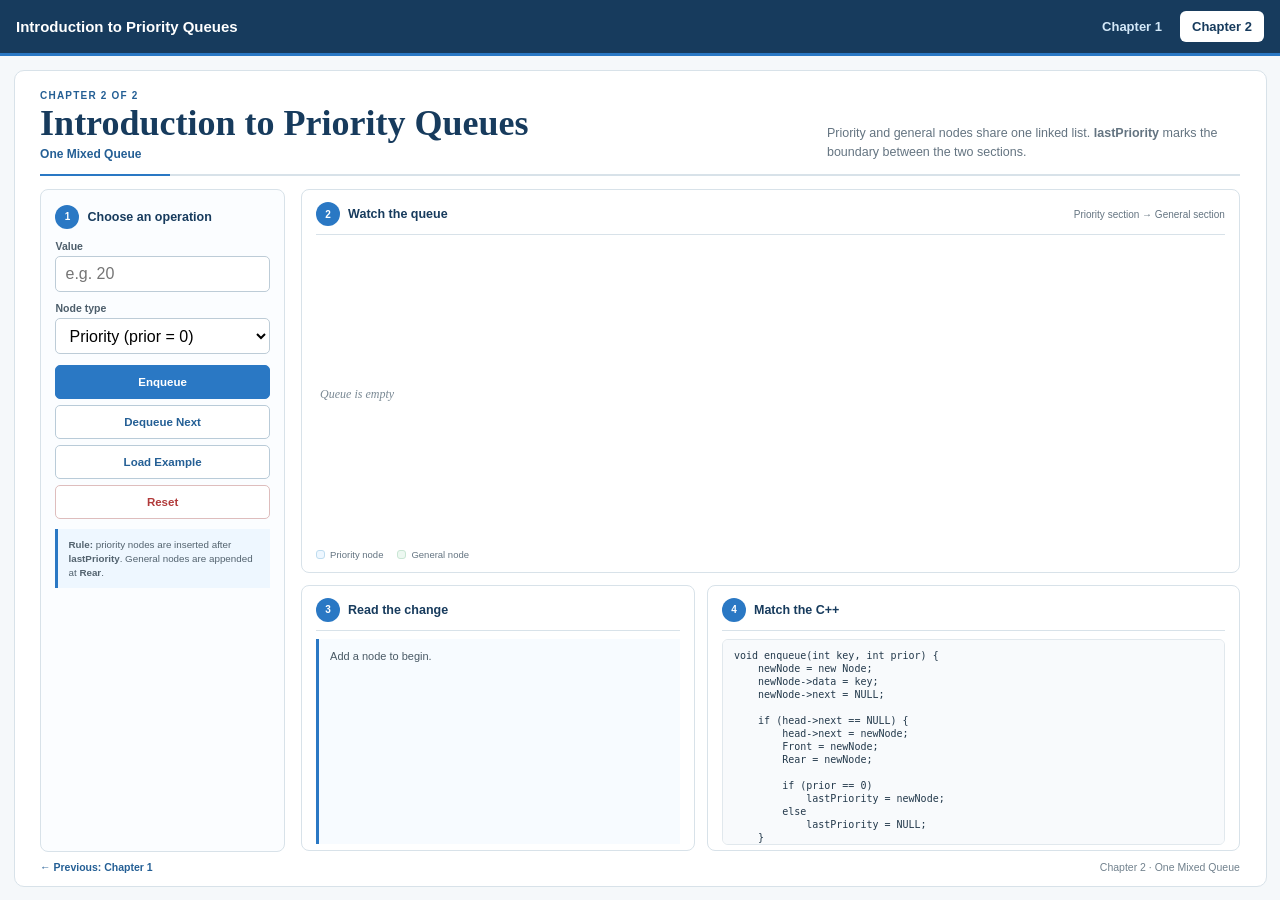
==== mixed-queue.html @ 49e4f113 "Finalize two-chapter priority queue lab" ====
<!doctype html>
<html lang="en">
<head>
  <meta charset="utf-8">
  <meta name="viewport" content="width=device-width,initial-scale=1">
  <title>Chapter 2 · Introduction to Priority Queues</title>
  <link rel="stylesheet" href="styles.css?v=final2">
</head>
<body class="lesson-body">
  <header class="bookbar">
    <div class="bookbar__inner">
      <div class="book-title">Introduction to Priority Queues</div>
      <nav class="chapter-nav" aria-label="Chapters">
        <a href="two-queues.html">Chapter 1</a>
        <a class="active" href="mixed-queue.html" aria-current="page">Chapter 2</a>
      </nav>
    </div>
  </header>

  <main class="page-shell">
    <article class="paper">
      <header class="chapter-head">
        <div>
          <div class="chapter-kicker">Chapter 2 of 2</div>
          <h1>Introduction to Priority Queues</h1>
          <div class="chapter-topic">One Mixed Queue</div>
        </div>
        <p>
          Priority and general nodes share one linked list.
          <b>lastPriority</b> marks the boundary between the two sections.
        </p>
      </header>

      <div class="chapter-rule"></div>

      <div class="lesson-layout">
        <aside class="operation-panel">
          <div class="step-heading"><span>1</span><strong>Choose an operation</strong></div>

          <label for="value">Value</label>
          <input id="value" type="number" placeholder="e.g. 20" autocomplete="off">

          <label for="type">Node type</label>
          <select id="type">
            <option value="0">Priority (prior = 0)</option>
            <option value="1">General (prior = 1)</option>
          </select>

          <button type="button" class="btn-primary" onclick="enqueue()">Enqueue</button>
          <button type="button" onclick="dequeue()">Dequeue Next</button>
          <button type="button" onclick="loadExample()">Load Example</button>
          <button type="button" class="btn-danger" onclick="resetQueue()">Reset</button>

          <div class="margin-note">
            <b>Rule:</b> priority nodes are inserted after <b>lastPriority</b>.
            General nodes are appended at <b>Rear</b>.
          </div>
        </aside>

        <section class="lesson-content">
          <section class="book-section queue-section mixed-section">
            <div class="section-heading">
              <div class="step-heading"><span>2</span><strong>Watch the queue</strong></div>
              <small>Priority section → General section</small>
            </div>

            <div class="mixed-stage">
              <div id="mixedQueue" class="queue-track mixed-track"></div>
              <div class="legend">
                <span><i class="priority-key"></i>Priority node</span>
                <span><i class="general-key"></i>General node</span>
              </div>
            </div>
          </section>

          <div class="lower-grid">
            <section class="book-section">
              <div class="section-heading">
                <div class="step-heading"><span>3</span><strong>Read the change</strong></div>
              </div>
              <div id="message" class="explanation">Add a node to begin.</div>
            </section>

            <section class="book-section code-section">
              <div class="section-heading">
                <div class="step-heading"><span>4</span><strong>Match the C++</strong></div>
              </div>
              <pre id="codePanel">void enqueue(int key, int prior) {
    newNode = new Node;
    newNode-&gt;data = key;
    newNode-&gt;next = NULL;

    // insert priority nodes before
    // the general section
}</pre>
            </section>
          </div>
        </section>
      </div>

      <footer class="page-footer">
        <a href="two-queues.html">← Previous: Chapter 1</a>
        <span>Chapter 2 · One Mixed Queue</span>
      </footer>
    </article>
  </main>

  <script src="mixed-queue.js?v=final2"></script>
</body>
</html>
---- styles.css ----
:root{
  --navy:#173b5d;
  --blue:#2a78c4;
  --blue-2:#245f95;
  --blue-soft:#eef7ff;
  --green:#237a4d;
  --green-soft:#edf8f1;
  --amber:#8a6515;
  --ink:#202b35;
  --muted:#647481;
  --line:#d8e2e9;
  --page:#fff;
  --desk:#f5f8fa;
  --danger:#b13a3a;
  --sans:Inter,ui-sans-serif,-apple-system,BlinkMacSystemFont,"Segoe UI",sans-serif;
  --serif:Georgia,"Times New Roman",serif;
}
*{box-sizing:border-box}
html,body{margin:0;min-height:100%;font-family:var(--sans);color:var(--ink)}
button,input,select{font:inherit}
.lesson-body{background:var(--desk)}
.bookbar{
  height:56px;
  background:var(--navy);
  border-bottom:3px solid var(--blue);
}
.bookbar__inner{
  width:min(calc(100% - 32px),1280px);
  height:100%;
  margin:auto;
  display:flex;
  align-items:center;
  justify-content:space-between;
  gap:24px;
}
.book-title{color:#fff;font-weight:800;font-size:15px}
.chapter-nav{display:flex;gap:6px}
.chapter-nav a{
  padding:8px 12px;
  border-radius:6px;
  color:#d3e8f8;
  font-size:13px;
  font-weight:800;
  text-decoration:none;
}
.chapter-nav a:hover,.chapter-nav a.active{
  background:#fff;
  color:var(--navy);
}

.page-shell{
  height:calc(100dvh - 56px);
  padding:clamp(8px,1.5vh,14px);
}
.paper{
  width:min(1280px,100%);
  height:100%;
  margin:auto;
  display:grid;
  grid-template-rows:auto auto minmax(0,1fr) auto;
  padding:clamp(14px,2.2vh,22px) clamp(18px,2vw,28px) 10px;
  background:var(--page);
  border:1px solid var(--line);
  border-radius:10px;
}
.chapter-head{
  display:grid;
  grid-template-columns:minmax(0,1fr) minmax(280px,.55fr);
  gap:36px;
  align-items:end;
}
.chapter-kicker{
  color:var(--blue-2);
  font-size:10px;
  font-weight:900;
  letter-spacing:.12em;
  text-transform:uppercase;
}
.chapter-head h1{
  margin:4px 0 0;
  color:var(--navy);
  font-family:var(--serif);
  font-size:clamp(29px,4vh,36px);
  line-height:1;
}
.chapter-topic{
  margin-top:6px;
  color:var(--blue-2);
  font-size:12px;
  font-weight:850;
}
.chapter-head p{
  margin:0;
  color:var(--muted);
  font-size:12.5px;
  line-height:1.5;
}
.chapter-rule{
  height:2px;
  margin:clamp(9px,1.4vh,13px) 0 clamp(10px,1.5vh,14px);
  background:linear-gradient(90deg,var(--blue) 0 130px,var(--line) 130px);
}

.lesson-layout{
  min-height:0;
  display:grid;
  grid-template-columns:clamp(220px,20vw,245px) minmax(0,1fr);
  gap:16px;
}
.operation-panel,
.book-section{
  border:1px solid var(--line);
  border-radius:8px;
  background:#fff;
}
.operation-panel{
  padding:clamp(11px,1.6vh,16px);
  background:#fbfdff;
}
.step-heading{display:flex;align-items:center;gap:8px}
.step-heading span{
  width:24px;height:24px;
  display:grid;place-items:center;
  border-radius:50%;
  background:var(--blue);
  color:#fff;
  font-size:10px;
  font-weight:900;
}
.step-heading strong{color:var(--navy);font-size:12.5px}
.operation-panel label{
  display:block;
  margin:clamp(8px,1.2vh,11px) 0 4px;
  color:#4d5e6b;
  font-size:10.5px;
  font-weight:850;
}
.operation-panel input,.operation-panel select{
  width:100%;
  height:clamp(31px,4.6vh,36px);
  padding:6px 9px;
  border:1px solid #bdccd7;
  border-radius:5px;
  background:#fff;
  outline:none;
}
.operation-panel input:focus,.operation-panel select:focus{
  border-color:var(--blue);
  box-shadow:0 0 0 3px rgba(42,120,196,.12);
}
.operation-panel button{
  width:100%;
  height:clamp(29px,4.4vh,34px);
  margin-top:6px;
  border:1px solid #b9cbd8;
  border-radius:5px;
  background:#fff;
  color:var(--blue-2);
  font-size:11.5px;
  font-weight:850;
  cursor:pointer;
}
.operation-panel button:hover{background:var(--blue-soft)}
.operation-panel .btn-primary{
  margin-top:11px;
  border-color:var(--blue);
  background:var(--blue);
  color:#fff;
}
.operation-panel .btn-primary:hover{background:var(--blue-2)}
.operation-panel .btn-danger{border-color:#debdbd;color:var(--danger)}
.margin-note{
  margin-top:10px;
  padding:9px 10px;
  border-left:3px solid var(--blue);
  background:var(--blue-soft);
  color:#53636f;
  font-size:9.8px;
  line-height:1.4;
}

.lesson-content{
  min-height:0;
  display:grid;
  grid-template-rows:minmax(0,1.18fr) minmax(0,.82fr);
  gap:12px;
}
.book-section{min-height:0;padding:12px 14px}
.section-heading{
  display:flex;
  justify-content:space-between;
  align-items:center;
  gap:12px;
  padding-bottom:8px;
  border-bottom:1px solid var(--line);
}
.section-heading small{color:var(--muted);font-size:10px}
.queue-section{
  display:grid;
  grid-template-rows:auto minmax(0,1fr);
  overflow:hidden;
}
.queue-rows{
  min-height:0;
  display:grid;
  grid-template-rows:repeat(2,minmax(0,1fr));
}
.queue-row{
  min-height:0;
  display:grid;
  grid-template-columns:135px minmax(0,1fr);
  align-items:center;
  border-bottom:1px solid #edf1f4;
}
.queue-row:last-child{border-bottom:0}
.queue-name strong{
  display:block;
  color:var(--navy);
  font-family:var(--serif);
  font-size:14px;
}
.queue-name small{display:block;margin-top:3px;color:var(--muted);font-size:8.5px}
.queue-track{
  min-width:0;
  display:flex;
  align-items:center;
  gap:18px;
  flex-wrap:wrap;
  padding:19px 4px 11px;
}
.mixed-section{grid-template-rows:auto minmax(0,1fr)}
.mixed-stage{
  min-height:0;
  display:grid;
  grid-template-rows:minmax(0,1fr) auto;
}
.mixed-track{min-height:0;align-content:center}
.node{
  position:relative;
  min-width:64px;
  min-height:49px;
  display:grid;
  place-items:center;
  padding:8px 12px;
  border-radius:7px;
  font-size:15px;
  font-weight:900;
}
.node--priority{background:var(--blue-soft);border:1px solid #bedcef;color:var(--navy)}
.node--general{background:var(--green-soft);border:1px solid #c9e6d4;color:var(--green)}
.node::after{
  content:"→";
  position:absolute;
  right:-16px;
  color:#91a1ad;
  font-size:14px;
}
.node:last-child::after{content:""}
.marker{
  position:absolute;
  top:-13px;
  padding:2px 5px;
  border-radius:999px;
  background:var(--navy);
  color:#fff;
  font-size:7px;
  font-weight:900;
}
.marker--front{left:-2px}
.marker--rear{right:-2px}
.marker--last{
  top:auto;
  bottom:-14px;
  left:50%;
  transform:translateX(-50%);
  background:var(--amber);
  white-space:nowrap;
}
.empty{color:#7a8994;font-family:var(--serif);font-size:12px;font-style:italic}

.lower-grid{
  min-height:0;
  display:grid;
  grid-template-columns:.85fr 1.15fr;
  gap:12px;
}
.explanation{
  height:calc(100% - 35px);
  min-height:60px;
  margin-top:8px;
  overflow:auto;
  padding:10px 11px;
  border-left:3px solid var(--blue);
  background:#f7fbff;
  color:#495965;
  font-size:11px;
  line-height:1.42;
}
.code-section pre{
  height:calc(100% - 34px);
  min-height:60px;
  margin:8px 0 0;
  overflow:auto;
  padding:9px 11px;
  border:1px solid #e1e8ed;
  border-radius:6px;
  background:#f8fafc;
  color:#23394b;
  font:10px/1.3 ui-monospace,SFMono-Regular,Menlo,Consolas,monospace;
}
.legend{
  display:flex;
  gap:14px;
  padding-top:3px;
  color:var(--muted);
  font-size:9.5px;
}
.legend span{display:flex;align-items:center;gap:5px}
.legend i{width:9px;height:9px;border-radius:3px}
.priority-key{background:var(--blue-soft);border:1px solid #bedcef}
.general-key{background:var(--green-soft);border:1px solid #c9e6d4}

.page-footer{
  min-height:24px;
  padding-top:7px;
  display:flex;
  justify-content:space-between;
  align-items:center;
  gap:20px;
  color:#71818d;
  font-size:10.5px;
}
.page-footer a{
  color:var(--blue-2);
  font-weight:850;
  text-decoration:none;
}
.page-footer a:hover{text-decoration:underline}

@media(min-width:861px){
  .lesson-body{overflow:hidden}
}
@media(max-height:680px) and (min-width:861px){
  .paper{padding-top:10px;padding-bottom:6px}
  .chapter-head h1{font-size:27px}
  .chapter-head p{font-size:11px}
  .chapter-rule{margin:7px 0 8px}
  .operation-panel{padding:10px}
  .margin-note{padding:7px 8px;font-size:8.8px}
  .queue-track{padding-top:16px;padding-bottom:7px}
  .node{min-width:58px;min-height:43px;font-size:14px}
}
@media(max-width:860px){
  .lesson-body{overflow:auto}
  .page-shell{height:auto;min-height:calc(100dvh - 56px)}
  .paper{height:auto}
  .chapter-head,.lesson-layout,.lower-grid{grid-template-columns:1fr}
  .chapter-head{gap:9px}
  .lesson-content{grid-template-rows:auto}
  .queue-rows{grid-template-rows:auto}
  .queue-row{grid-template-columns:1fr;min-height:108px}
  .mixed-track{min-height:190px}
}
@media(max-width:560px){
  .bookbar__inner{width:min(calc(100% - 20px),1280px)}
  .book-title{font-size:12px}
  .chapter-nav a{padding:7px 8px;font-size:10.5px}
  .page-shell{padding:7px}
  .paper{padding:14px 12px 8px}
  .chapter-head h1{font-size:27px}
}
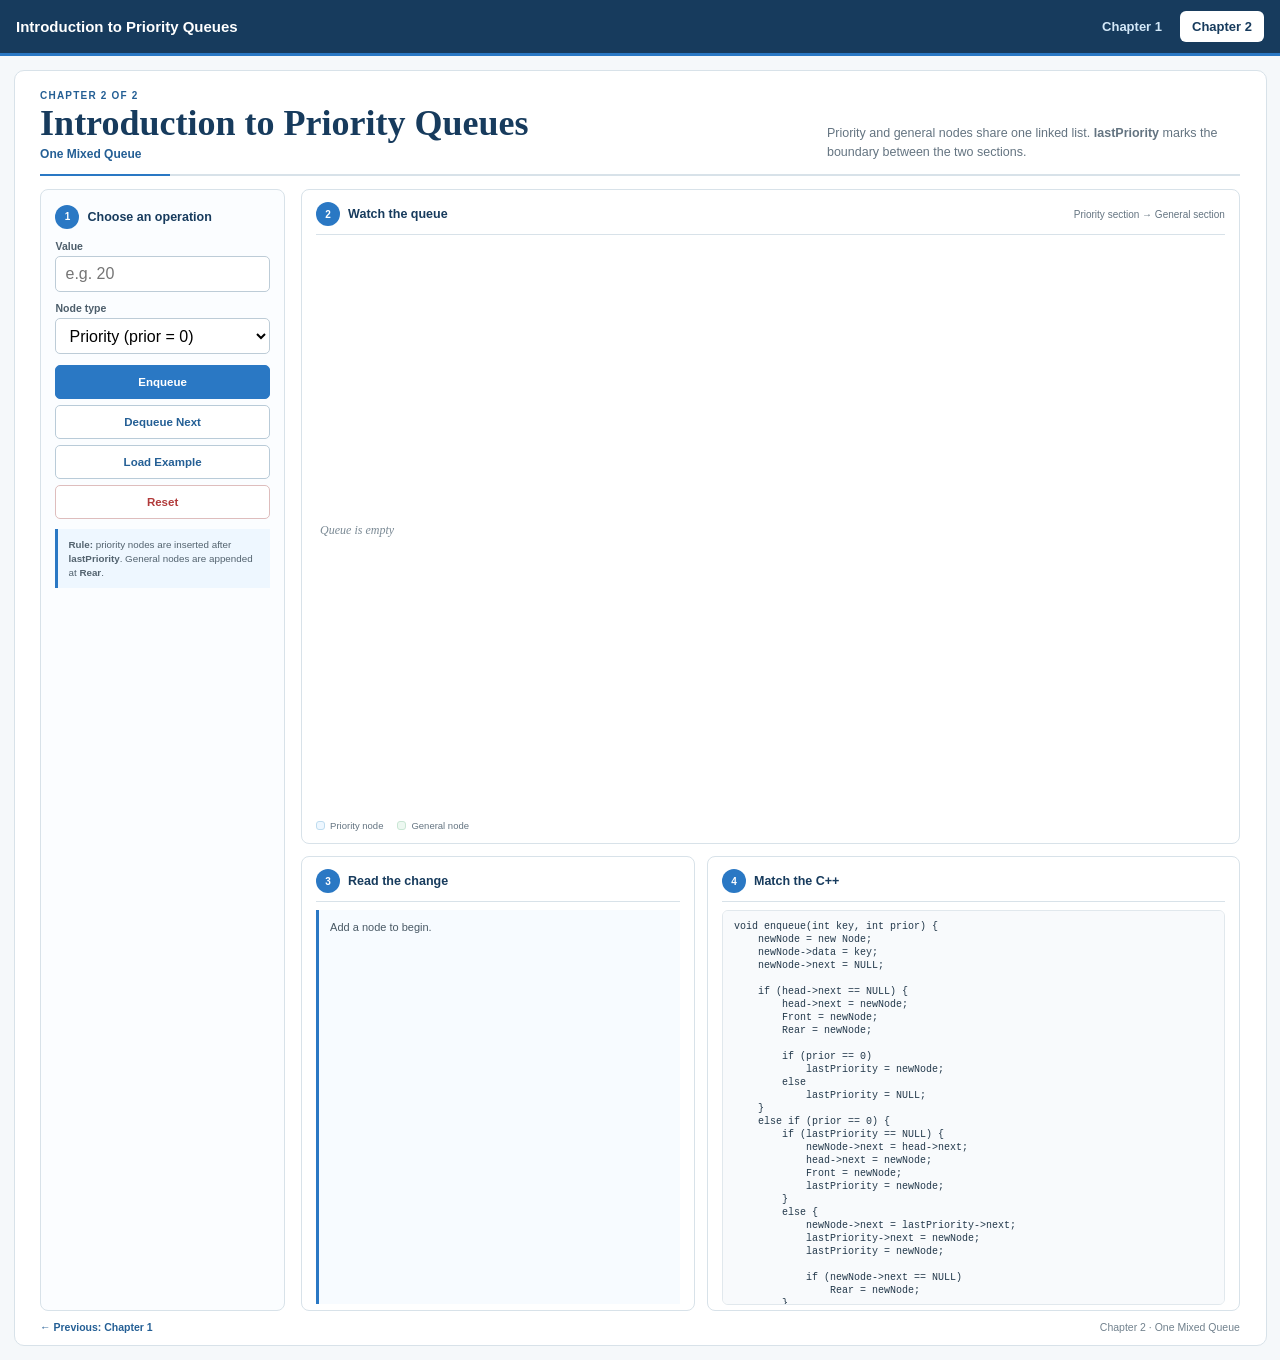
==== commit ec073482: "Allow chapter pages to scroll vertically" ====
--- a/mixed-queue.html
+++ b/mixed-queue.html
@@ -4,7 +4,7 @@
   <meta charset="utf-8">
   <meta name="viewport" content="width=device-width,initial-scale=1">
   <title>Chapter 2 · Introduction to Priority Queues</title>
-  <link rel="stylesheet" href="styles.css?v=final2">
+  <link rel="stylesheet" href="styles.css?v=final3">
 </head>
 <body class="lesson-body">
   <header class="bookbar">
@@ -105,6 +105,6 @@
     </article>
   </main>
 
-  <script src="mixed-queue.js?v=final2"></script>
+  <script src="mixed-queue.js?v=final3"></script>
 </body>
 </html>
--- a/styles.css
+++ b/styles.css
@@ -49,12 +49,14 @@
 }
 
 .page-shell{
-  height:calc(100dvh - 56px);
+  min-height:calc(100dvh - 56px);
+  height:auto;
   padding:clamp(8px,1.5vh,14px);
 }
 .paper{
   width:min(1280px,100%);
-  height:100%;
+  min-height:calc(100dvh - 84px);
+  height:auto;
   margin:auto;
   display:grid;
   grid-template-rows:auto auto minmax(0,1fr) auto;
@@ -338,7 +340,7 @@
 .page-footer a:hover{text-decoration:underline}
 
 @media(min-width:861px){
-  .lesson-body{overflow:hidden}
+  .lesson-body{overflow-y:auto}
 }
 @media(max-height:680px) and (min-width:861px){
   .paper{padding-top:10px;padding-bottom:6px}
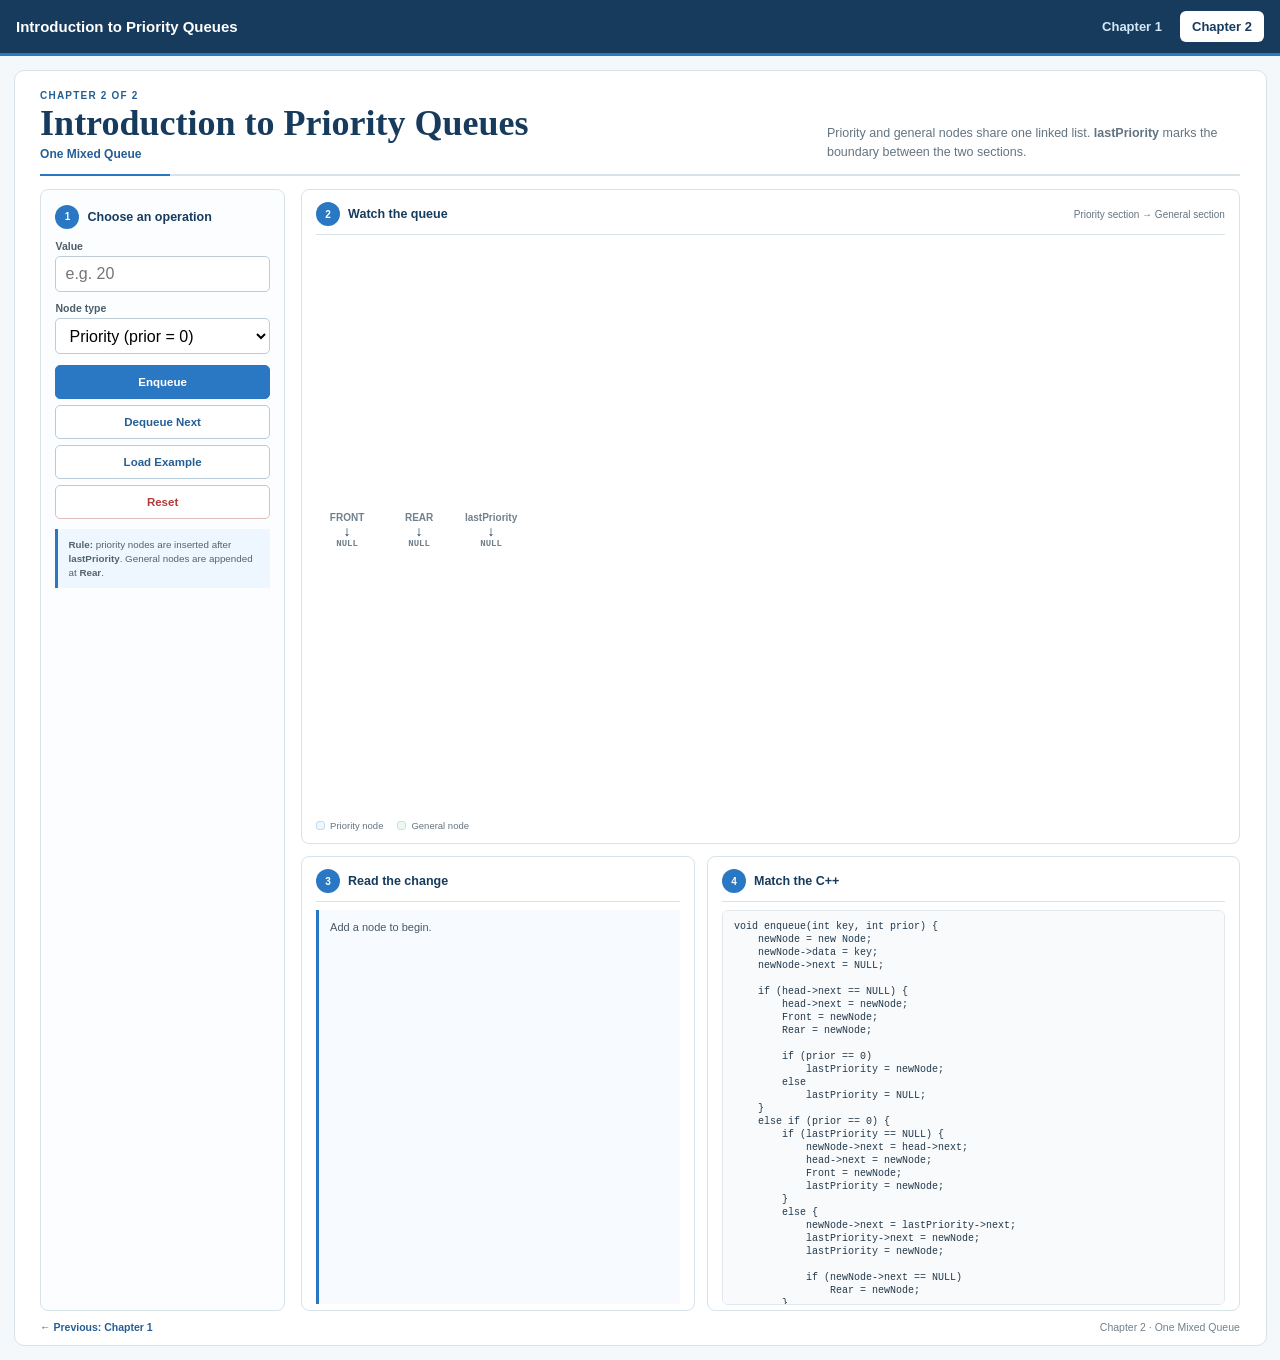
==== commit a15d3283: "Show pointer arrows and NULL links on queue nodes" ====
--- a/mixed-queue.html
+++ b/mixed-queue.html
@@ -4,7 +4,7 @@
   <meta charset="utf-8">
   <meta name="viewport" content="width=device-width,initial-scale=1">
   <title>Chapter 2 · Introduction to Priority Queues</title>
-  <link rel="stylesheet" href="styles.css?v=final3">
+  <link rel="stylesheet" href="styles.css?v=final4">
 </head>
 <body class="lesson-body">
   <header class="bookbar">
@@ -105,6 +105,6 @@
     </article>
   </main>
 
-  <script src="mixed-queue.js?v=final3"></script>
+  <script src="mixed-queue.js?v=final4"></script>
 </body>
 </html>
--- a/styles.css
+++ b/styles.css
@@ -260,23 +260,40 @@
 .node:last-child::after{content:""}
 .marker{
   position:absolute;
-  top:-13px;
+  top:-24px;
   padding:2px 5px;
   border-radius:999px;
   background:var(--navy);
   color:#fff;
   font-size:7px;
   font-weight:900;
+  line-height:1.1;
+}
+.marker::after{
+  content:"↓";
+  position:absolute;
+  left:50%;
+  top:100%;
+  transform:translateX(-50%);
+  color:var(--navy);
+  font-size:12px;
+  line-height:1;
 }
 .marker--front{left:-2px}
 .marker--rear{right:-2px}
 .marker--last{
   top:auto;
-  bottom:-14px;
+  bottom:-26px;
   left:50%;
   transform:translateX(-50%);
   background:var(--amber);
   white-space:nowrap;
+}
+.marker--last::after{
+  content:"↑";
+  top:auto;
+  bottom:100%;
+  color:var(--amber);
 }
 .empty{color:#7a8994;font-family:var(--serif);font-size:12px;font-style:italic}
 
@@ -370,4 +387,47 @@
   .page-shell{padding:7px}
   .paper{padding:14px 12px 8px}
   .chapter-head h1{font-size:27px}
-}+}
+.null-link{
+  position:absolute;
+  right:4px;
+  bottom:-30px;
+  display:grid;
+  justify-items:center;
+  color:#71818d;
+  font-size:8px;
+  font-weight:800;
+  line-height:1;
+}
+.null-link::before{
+  content:"↓";
+  margin-bottom:2px;
+  color:#71818d;
+  font-size:13px;
+  font-weight:700;
+}
+.null-state{
+  display:flex;
+  flex-wrap:wrap;
+  gap:18px;
+  align-items:center;
+  color:#71818d;
+  font-size:10px;
+}
+.null-pointer{
+  display:grid;
+  justify-items:center;
+  gap:1px;
+  min-width:54px;
+  font-weight:800;
+}
+.null-pointer .down{
+  color:var(--navy);
+  font-size:14px;
+  line-height:1;
+}
+.null-pointer .null-word{
+  color:#71818d;
+  font-family:ui-monospace,SFMono-Regular,Menlo,Consolas,monospace;
+  font-size:9px;
+}
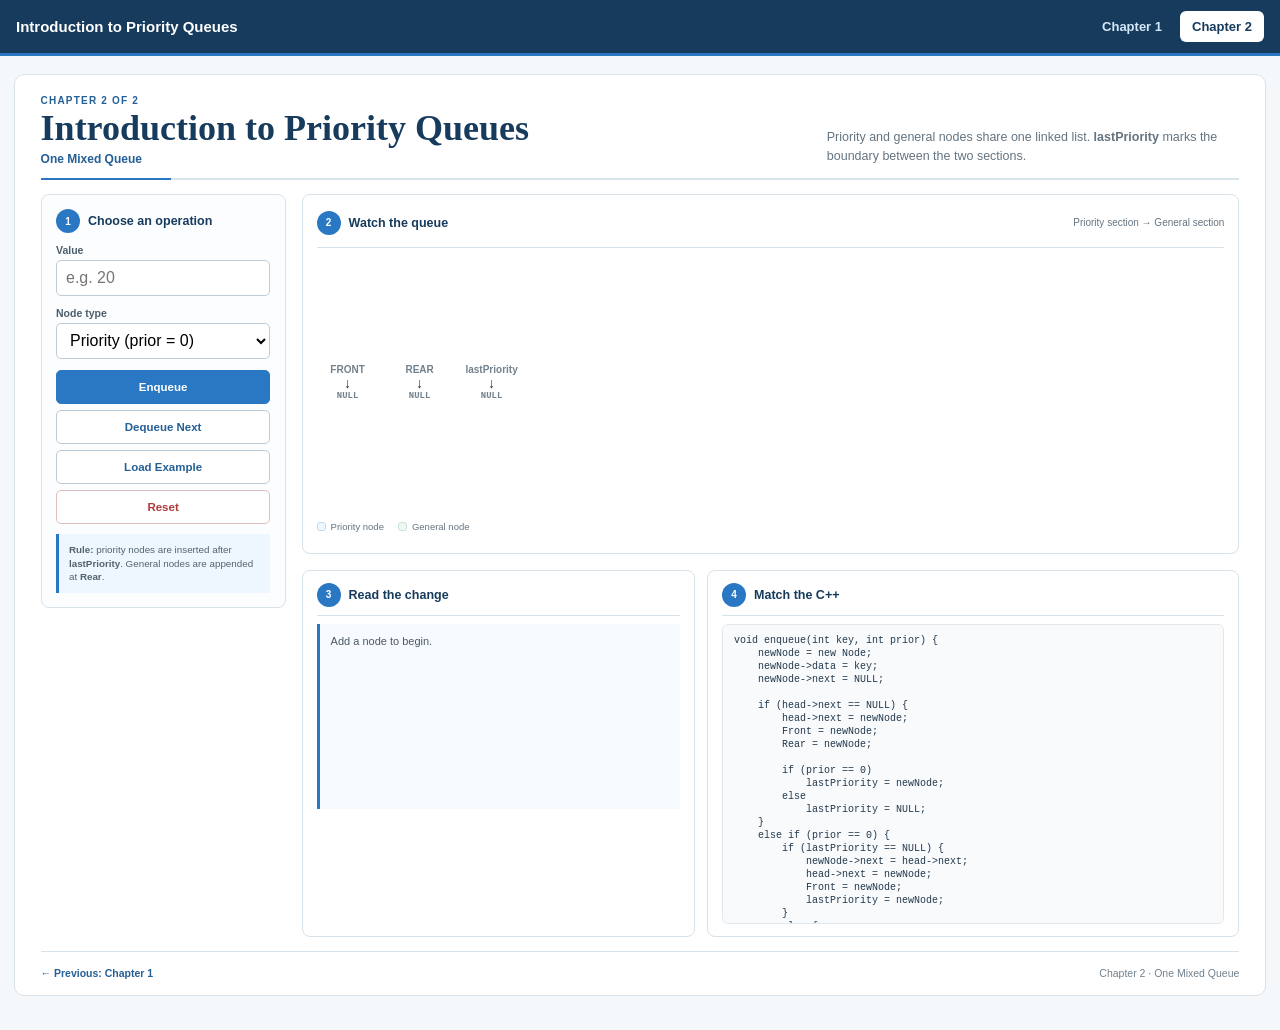
==== commit 89032454: "Make both chapter pages naturally scrollable" ====
--- a/mixed-queue.html
+++ b/mixed-queue.html
@@ -4,7 +4,7 @@
   <meta charset="utf-8">
   <meta name="viewport" content="width=device-width,initial-scale=1">
   <title>Chapter 2 · Introduction to Priority Queues</title>
-  <link rel="stylesheet" href="styles.css?v=final4">
+  <link rel="stylesheet" href="styles.css?v=final5">
 </head>
 <body class="lesson-body">
   <header class="bookbar">
@@ -105,6 +105,6 @@
     </article>
   </main>
 
-  <script src="mixed-queue.js?v=final4"></script>
+  <script src="mixed-queue.js?v=final5"></script>
 </body>
 </html>
--- a/styles.css
+++ b/styles.css
@@ -51,15 +51,14 @@
 .page-shell{
   min-height:calc(100dvh - 56px);
   height:auto;
-  padding:clamp(8px,1.5vh,14px);
+  padding:18px 14px 34px;
 }
 .paper{
   width:min(1280px,100%);
   min-height:calc(100dvh - 84px);
   height:auto;
   margin:auto;
-  display:grid;
-  grid-template-rows:auto auto minmax(0,1fr) auto;
+  display:block;
   padding:clamp(14px,2.2vh,22px) clamp(18px,2vw,28px) 10px;
   background:var(--page);
   border:1px solid var(--line);
@@ -104,10 +103,10 @@
 }
 
 .lesson-layout{
-  min-height:0;
   display:grid;
   grid-template-columns:clamp(220px,20vw,245px) minmax(0,1fr);
   gap:16px;
+  align-items:start;
 }
 .operation-panel,
 .book-section{
@@ -182,10 +181,8 @@
 }
 
 .lesson-content{
-  min-height:0;
-  display:grid;
-  grid-template-rows:minmax(0,1.18fr) minmax(0,.82fr);
-  gap:12px;
+  display:grid;
+  gap:16px;
 }
 .book-section{min-height:0;padding:12px 14px}
 .section-heading{
@@ -199,13 +196,13 @@
 .section-heading small{color:var(--muted);font-size:10px}
 .queue-section{
   display:grid;
-  grid-template-rows:auto minmax(0,1fr);
-  overflow:hidden;
+  grid-template-rows:auto auto;
+  overflow:visible;
+  min-height:310px;
 }
 .queue-rows{
-  min-height:0;
-  display:grid;
-  grid-template-rows:repeat(2,minmax(0,1fr));
+  display:grid;
+  grid-template-rows:repeat(2,minmax(120px,auto));
 }
 .queue-row{
   min-height:0;
@@ -230,13 +227,19 @@
   flex-wrap:wrap;
   padding:19px 4px 11px;
 }
-.mixed-section{grid-template-rows:auto minmax(0,1fr)}
+.mixed-section{
+  grid-template-rows:auto auto;
+  min-height:360px;
+}
 .mixed-stage{
-  min-height:0;
-  display:grid;
-  grid-template-rows:minmax(0,1fr) auto;
-}
-.mixed-track{min-height:0;align-content:center}
+  display:grid;
+  grid-template-rows:auto auto;
+  min-height:285px;
+}
+.mixed-track{
+  min-height:245px;
+  align-content:center;
+}
 .node{
   position:relative;
   min-width:64px;
@@ -298,14 +301,13 @@
 .empty{color:#7a8994;font-family:var(--serif);font-size:12px;font-style:italic}
 
 .lower-grid{
-  min-height:0;
   display:grid;
   grid-template-columns:.85fr 1.15fr;
   gap:12px;
+  min-height:260px;
 }
 .explanation{
-  height:calc(100% - 35px);
-  min-height:60px;
+  min-height:185px;
   margin-top:8px;
   overflow:auto;
   padding:10px 11px;
@@ -316,8 +318,8 @@
   line-height:1.42;
 }
 .code-section pre{
-  height:calc(100% - 34px);
-  min-height:60px;
+  min-height:185px;
+  max-height:300px;
   margin:8px 0 0;
   overflow:auto;
   padding:9px 11px;
@@ -340,8 +342,10 @@
 .general-key{background:var(--green-soft);border:1px solid #c9e6d4}
 
 .page-footer{
-  min-height:24px;
-  padding-top:7px;
+  min-height:34px;
+  margin-top:14px;
+  padding-top:10px;
+  border-top:1px solid var(--line);
   display:flex;
   justify-content:space-between;
   align-items:center;
@@ -358,16 +362,6 @@
 
 @media(min-width:861px){
   .lesson-body{overflow-y:auto}
-}
-@media(max-height:680px) and (min-width:861px){
-  .paper{padding-top:10px;padding-bottom:6px}
-  .chapter-head h1{font-size:27px}
-  .chapter-head p{font-size:11px}
-  .chapter-rule{margin:7px 0 8px}
-  .operation-panel{padding:10px}
-  .margin-note{padding:7px 8px;font-size:8.8px}
-  .queue-track{padding-top:16px;padding-bottom:7px}
-  .node{min-width:58px;min-height:43px;font-size:14px}
 }
 @media(max-width:860px){
   .lesson-body{overflow:auto}
@@ -375,7 +369,7 @@
   .paper{height:auto}
   .chapter-head,.lesson-layout,.lower-grid{grid-template-columns:1fr}
   .chapter-head{gap:9px}
-  .lesson-content{grid-template-rows:auto}
+  .lesson-content{display:grid}
   .queue-rows{grid-template-rows:auto}
   .queue-row{grid-template-columns:1fr;min-height:108px}
   .mixed-track{min-height:190px}
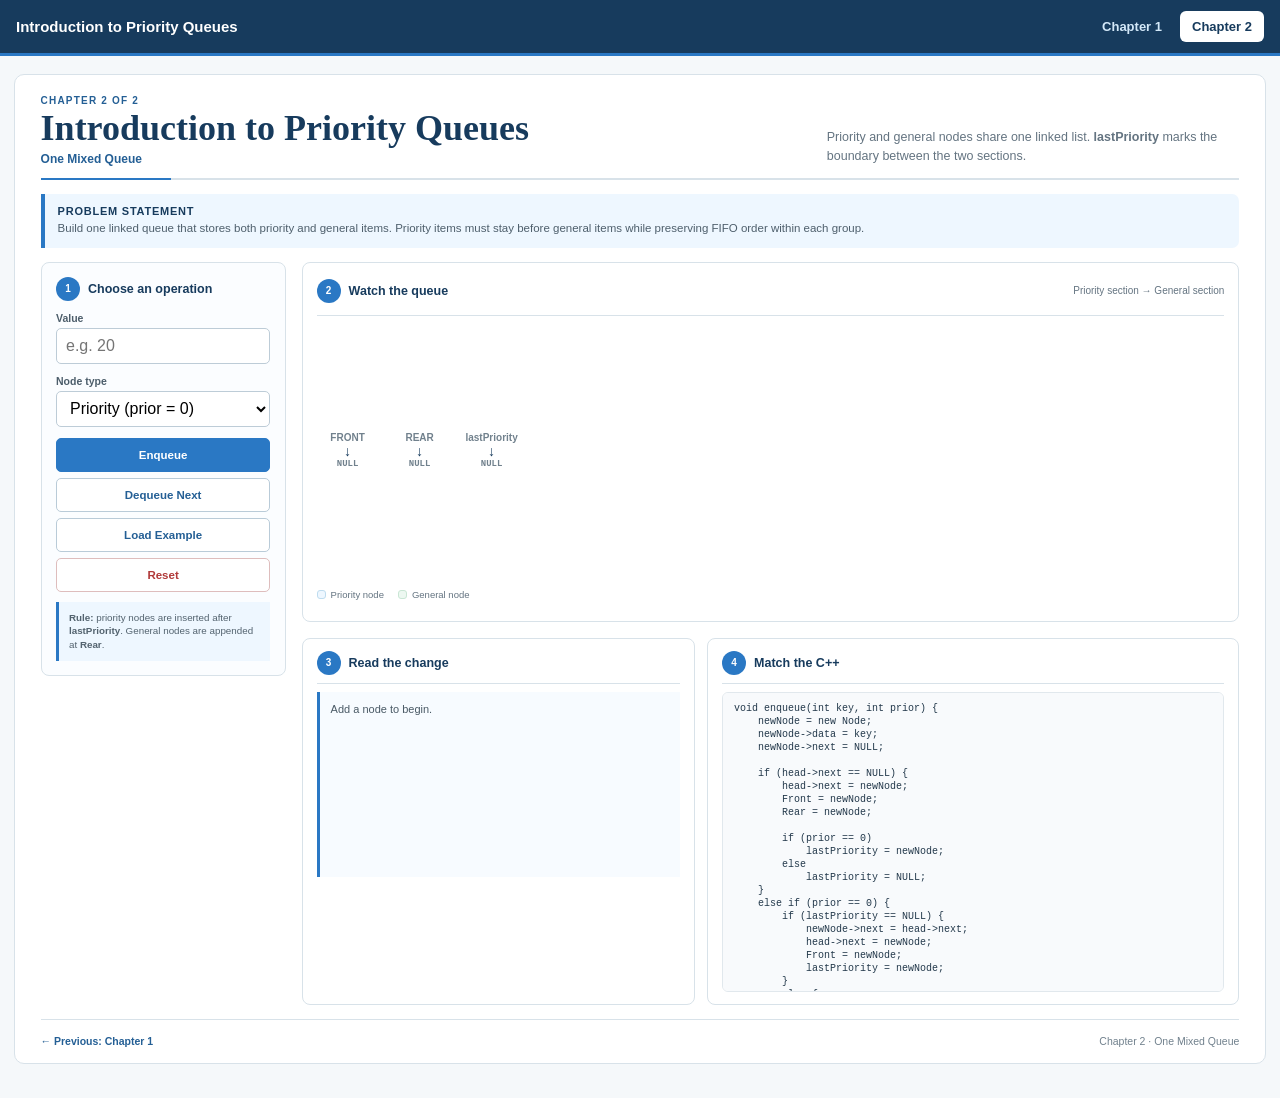
==== commit 4ea90c67: "Add concise problem statements to both chapters" ====
--- a/mixed-queue.html
+++ b/mixed-queue.html
@@ -4,7 +4,7 @@
   <meta charset="utf-8">
   <meta name="viewport" content="width=device-width,initial-scale=1">
   <title>Chapter 2 · Introduction to Priority Queues</title>
-  <link rel="stylesheet" href="styles.css?v=final5">
+  <link rel="stylesheet" href="styles.css?v=final7">
 </head>
 <body class="lesson-body">
   <header class="bookbar">
@@ -32,6 +32,14 @@
       </header>
 
       <div class="chapter-rule"></div>
+
+      <section class="problem-statement">
+        <strong>Problem statement</strong>
+        <p>
+          Build one linked queue that stores both priority and general items.
+          Priority items must stay before general items while preserving FIFO order within each group.
+        </p>
+      </section>
 
       <div class="lesson-layout">
         <aside class="operation-panel">
@@ -105,6 +113,6 @@
     </article>
   </main>
 
-  <script src="mixed-queue.js?v=final5"></script>
+  <script src="mixed-queue.js?v=final7"></script>
 </body>
 </html>
--- a/styles.css
+++ b/styles.css
@@ -272,18 +272,29 @@
   font-weight:900;
   line-height:1.1;
 }
-.marker::after{
-  content:"↓";
+.marker::before{
+  content:"";
   position:absolute;
   left:50%;
   top:100%;
+  height:12px;
+  border-left:2px solid var(--navy);
   transform:translateX(-50%);
-  color:var(--navy);
-  font-size:12px;
-  line-height:1;
-}
-.marker--front{left:-2px}
-.marker--rear{right:-2px}
+}
+.marker::after{
+  content:"";
+  position:absolute;
+  left:50%;
+  top:calc(100% + 10px);
+  width:0;
+  height:0;
+  border-left:4px solid transparent;
+  border-right:4px solid transparent;
+  border-top:6px solid var(--navy);
+  transform:translateX(-50%);
+}
+.marker--front{left:-10px}
+.marker--rear{right:-10px}
 .marker--last{
   top:auto;
   bottom:-26px;
@@ -292,11 +303,21 @@
   background:var(--amber);
   white-space:nowrap;
 }
-.marker--last::after{
-  content:"↑";
+.marker--last::before{
+  content:"";
   top:auto;
   bottom:100%;
-  color:var(--amber);
+  height:12px;
+  border-left:2px solid var(--amber);
+}
+.marker--last::after{
+  content:"";
+  top:auto;
+  bottom:calc(100% + 10px);
+  border-left:4px solid transparent;
+  border-right:4px solid transparent;
+  border-top:0;
+  border-bottom:6px solid var(--amber);
 }
 .empty{color:#7a8994;font-family:var(--serif);font-size:12px;font-style:italic}
 
@@ -394,11 +415,23 @@
   line-height:1;
 }
 .null-link::before{
-  content:"↓";
-  margin-bottom:2px;
-  color:#71818d;
-  font-size:13px;
-  font-weight:700;
+  content:"";
+  width:0;
+  height:12px;
+  margin-bottom:5px;
+  border-left:2px solid #71818d;
+}
+.null-link::after{
+  content:"";
+  position:absolute;
+  top:9px;
+  left:50%;
+  width:0;
+  height:0;
+  border-left:4px solid transparent;
+  border-right:4px solid transparent;
+  border-top:6px solid #71818d;
+  transform:translateX(-50%);
 }
 .null-state{
   display:flex;
@@ -425,3 +458,26 @@
   font-family:ui-monospace,SFMono-Regular,Menlo,Consolas,monospace;
   font-size:9px;
 }
+
+.problem-statement{
+  margin:0 0 14px;
+  padding:11px 13px;
+  border-left:4px solid var(--blue);
+  background:var(--blue-soft);
+  border-radius:0 7px 7px 0;
+}
+.problem-statement strong{
+  display:block;
+  margin-bottom:3px;
+  color:var(--navy);
+  font-size:11px;
+  text-transform:uppercase;
+  letter-spacing:.07em;
+}
+.problem-statement p{
+  margin:0;
+  max-width:980px;
+  color:#4e5f6c;
+  font-size:11.5px;
+  line-height:1.45;
+}
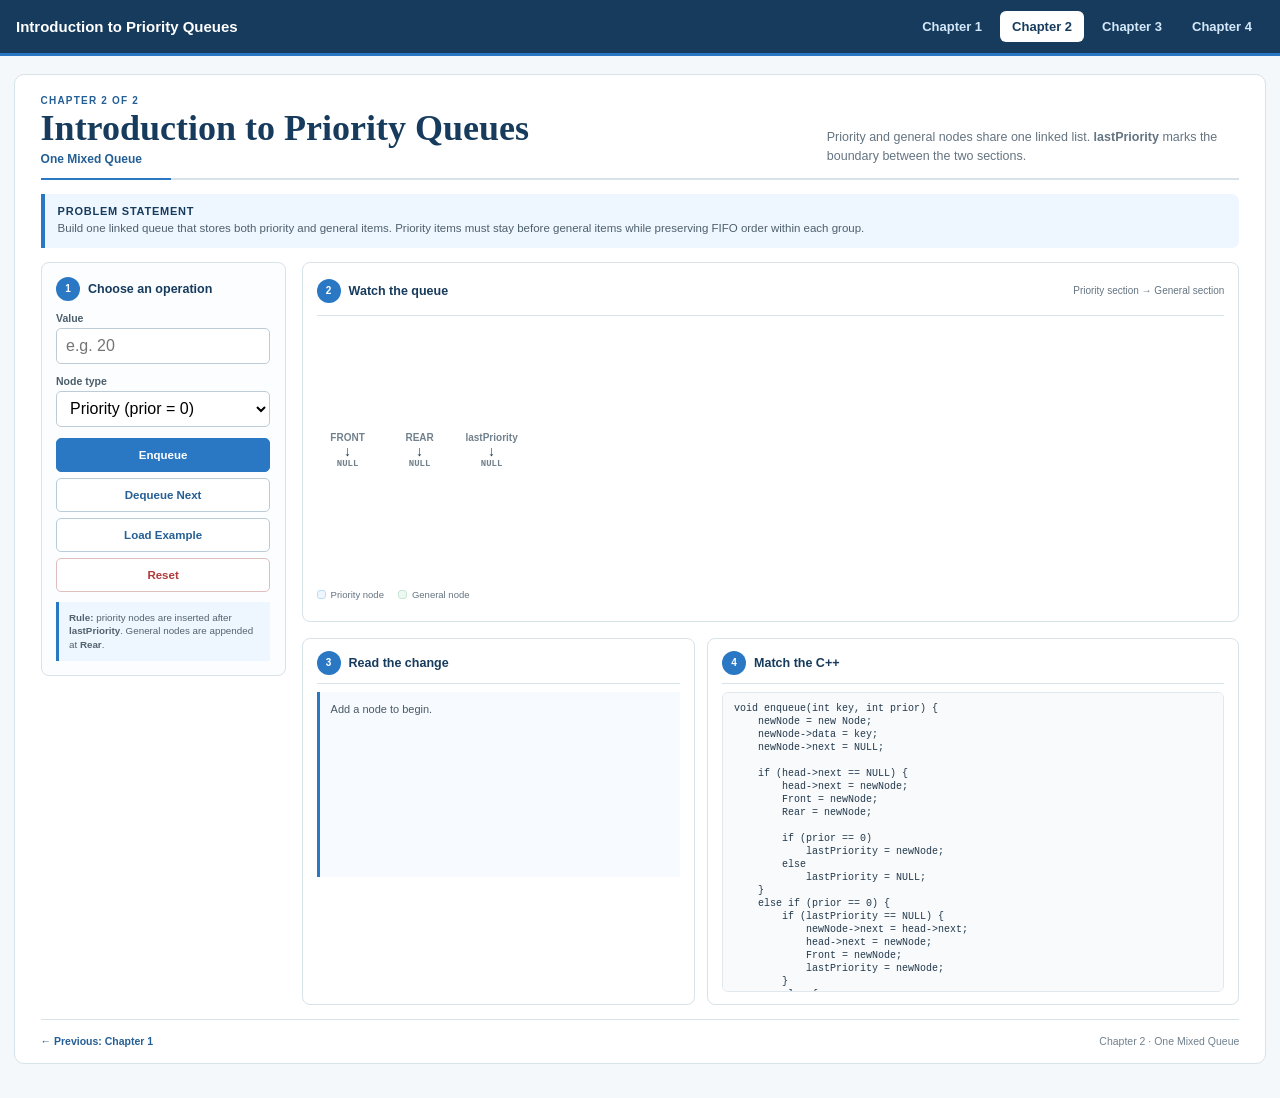
==== commit 2620fb2f: "Expose Chapters 3 and 4 and keep DFS preorder only" ====
--- a/mixed-queue.html
+++ b/mixed-queue.html
@@ -13,6 +13,8 @@
       <nav class="chapter-nav" aria-label="Chapters">
         <a href="two-queues.html">Chapter 1</a>
         <a class="active" href="mixed-queue.html" aria-current="page">Chapter 2</a>
+        <a href="tree-dfs.html">Chapter 3</a>
+        <a href="tree-bfs.html">Chapter 4</a>
       </nav>
     </div>
   </header>
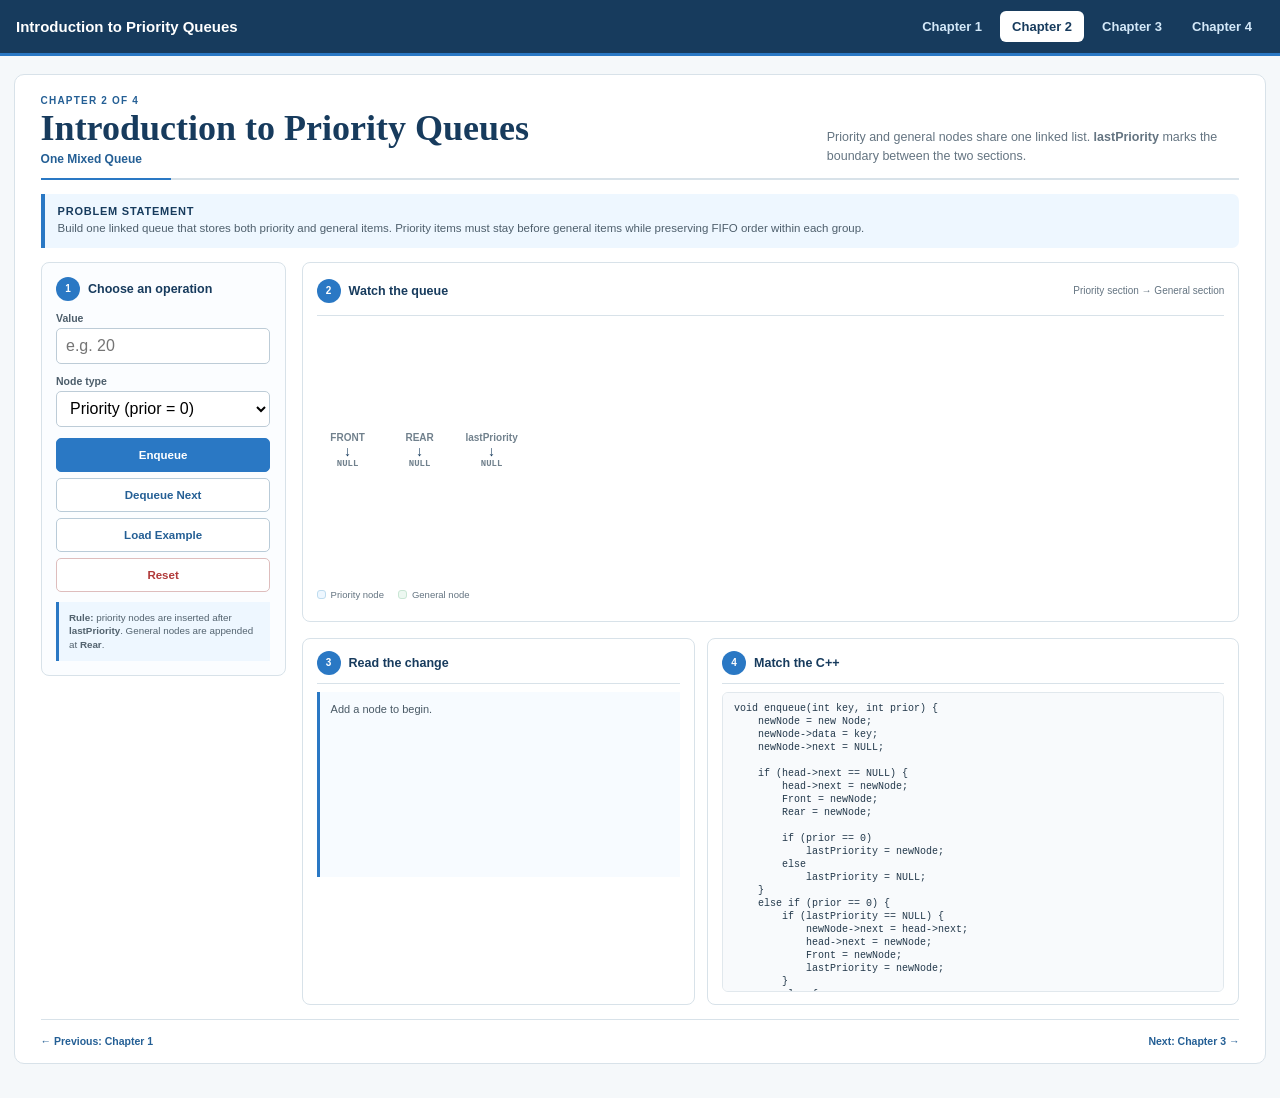
==== commit 6c291f5a: "Make four-chapter navigation consistent and cache-safe" ====
--- a/mixed-queue.html
+++ b/mixed-queue.html
@@ -4,17 +4,17 @@
   <meta charset="utf-8">
   <meta name="viewport" content="width=device-width,initial-scale=1">
   <title>Chapter 2 · Introduction to Priority Queues</title>
-  <link rel="stylesheet" href="styles.css?v=final7">
+  <link rel="stylesheet" href="styles.css?v=final8">
 </head>
 <body class="lesson-body">
   <header class="bookbar">
     <div class="bookbar__inner">
       <div class="book-title">Introduction to Priority Queues</div>
       <nav class="chapter-nav" aria-label="Chapters">
-        <a href="two-queues.html">Chapter 1</a>
-        <a class="active" href="mixed-queue.html" aria-current="page">Chapter 2</a>
-        <a href="tree-dfs.html">Chapter 3</a>
-        <a href="tree-bfs.html">Chapter 4</a>
+        <a href="two-queues.html?v=chapters4">Chapter 1</a>
+        <a class="active" aria-current="page" href="mixed-queue.html?v=chapters4">Chapter 2</a>
+        <a href="tree-dfs.html?v=chapters4">Chapter 3</a>
+        <a href="tree-bfs.html?v=chapters4">Chapter 4</a>
       </nav>
     </div>
   </header>
@@ -23,7 +23,7 @@
     <article class="paper">
       <header class="chapter-head">
         <div>
-          <div class="chapter-kicker">Chapter 2 of 2</div>
+          <div class="chapter-kicker">Chapter 2 of 4</div>
           <h1>Introduction to Priority Queues</h1>
           <div class="chapter-topic">One Mixed Queue</div>
         </div>
@@ -109,12 +109,12 @@
       </div>
 
       <footer class="page-footer">
-        <a href="two-queues.html">← Previous: Chapter 1</a>
-        <span>Chapter 2 · One Mixed Queue</span>
+        <a href="two-queues.html?v=chapters4">← Previous: Chapter 1</a>
+        <a href="tree-dfs.html?v=chapters4">Next: Chapter 3 →</a>
       </footer>
     </article>
   </main>
 
-  <script src="mixed-queue.js?v=final7"></script>
+  <script src="mixed-queue.js?v=final8"></script>
 </body>
 </html>
